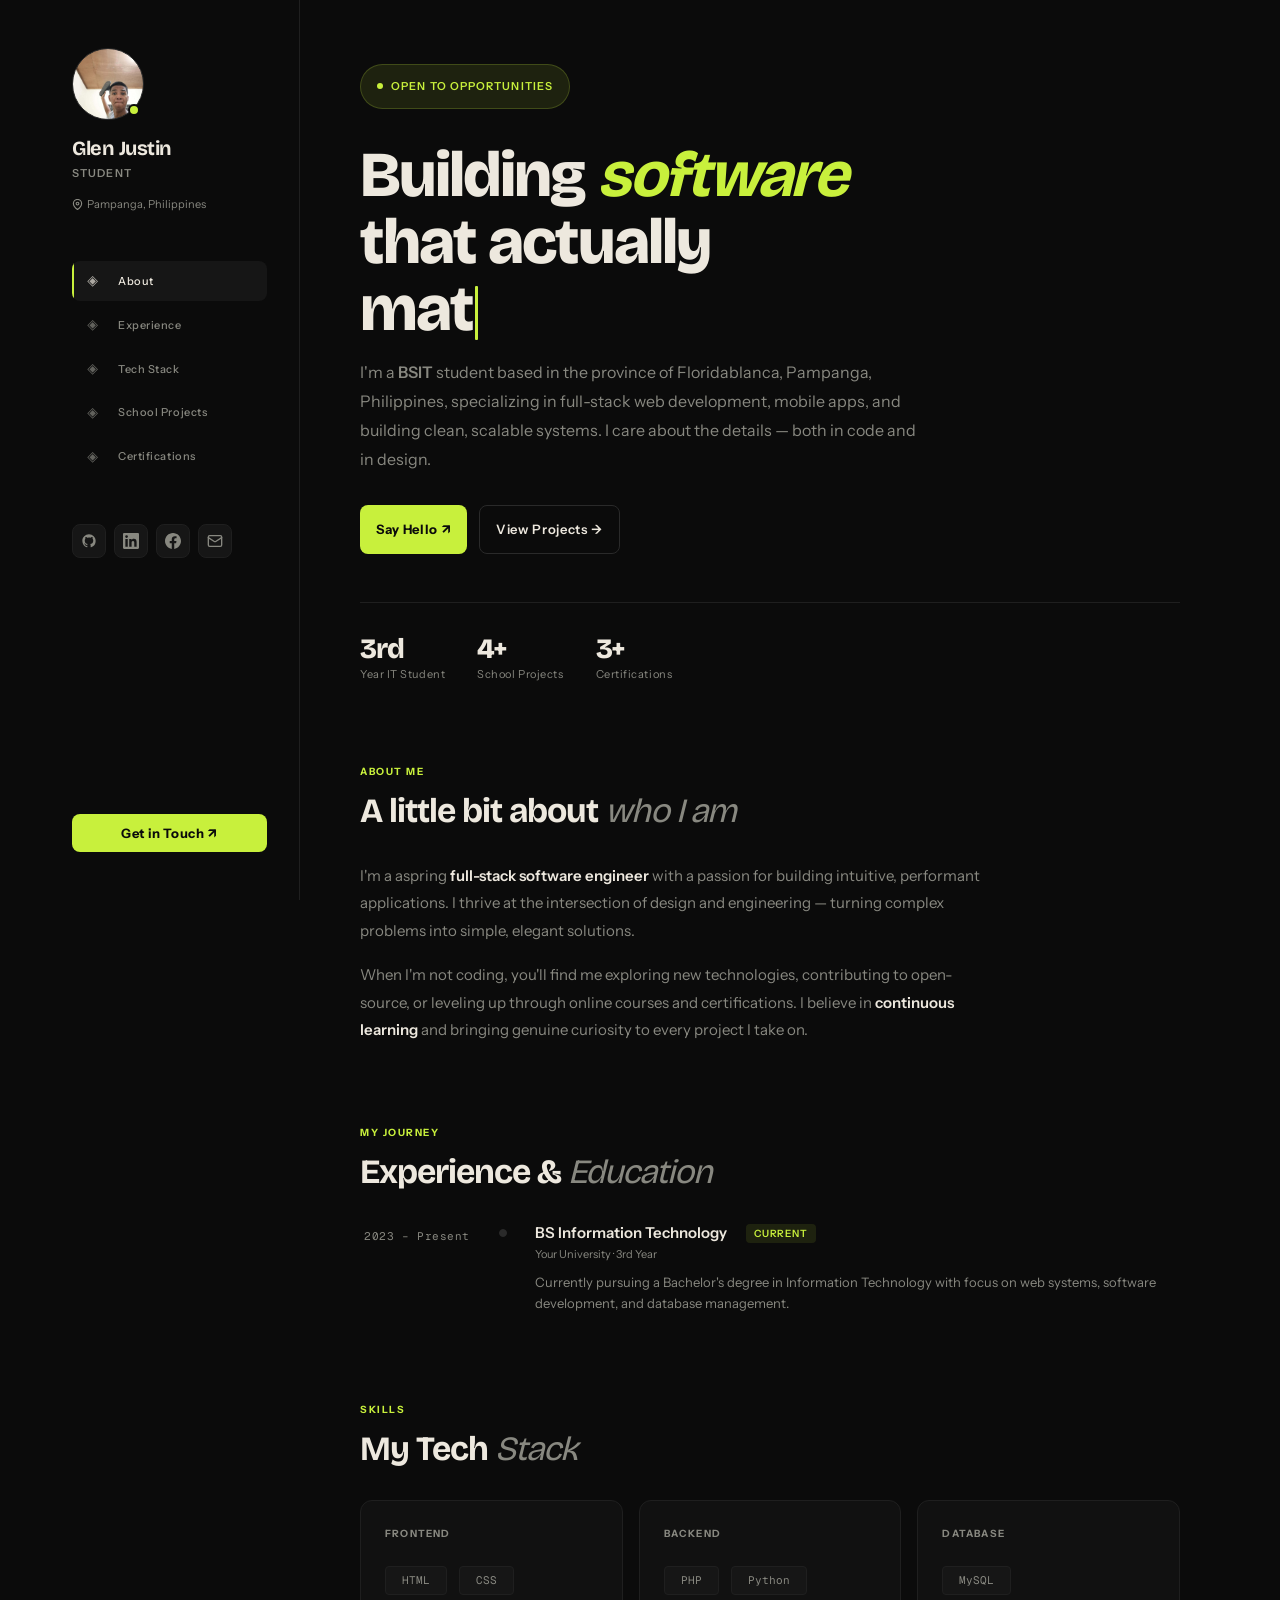
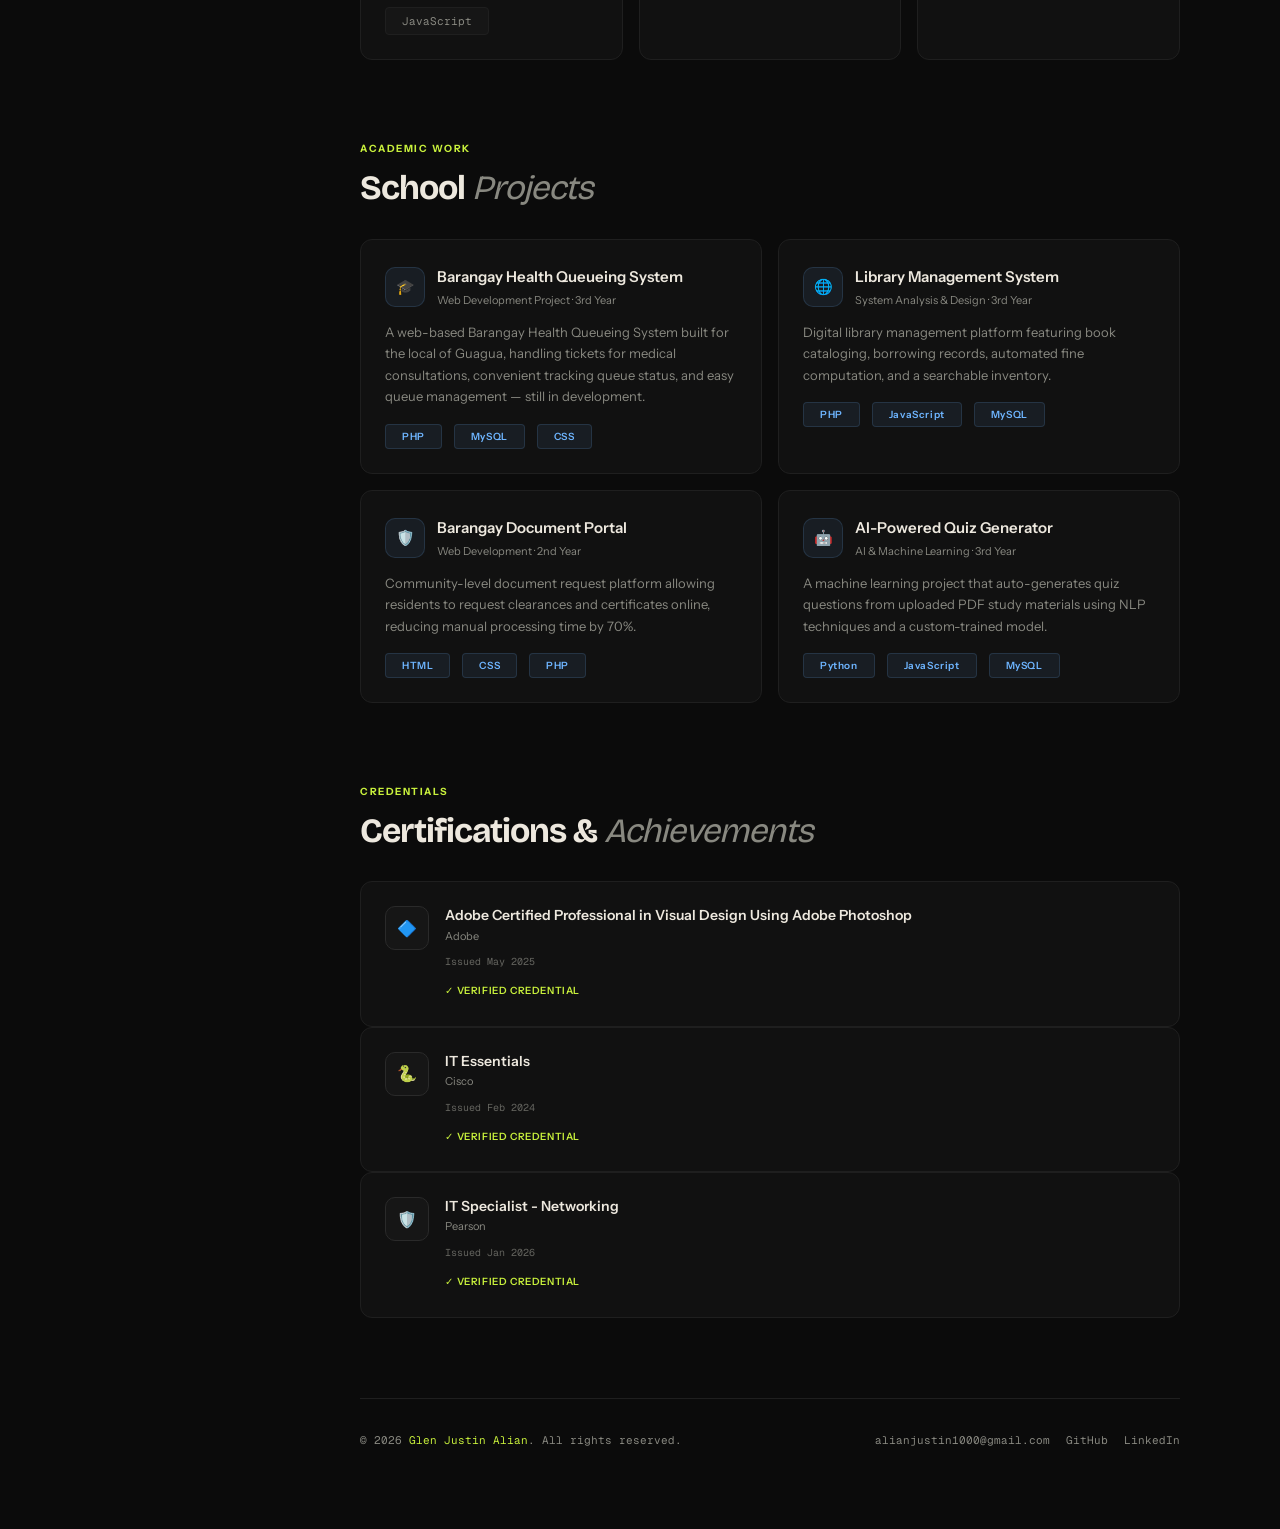
==== PORTFOLIO/index.html @ a7c6c4b8 "Add files via upload" ====
<!DOCTYPE html>
<html lang="en">

<head>
  <meta charset="UTF-8" />
  <meta name="viewport" content="width=device-width, initial-scale=1.0" />
  <title>Glen Justin — Software Engineer</title>
  <!-- Main Stylesheet -->
  <link rel="stylesheet" href="./css/style.css" />
</head>

<body>
  <div class="layout">

    <!-- ====== SIDEBAR ====== -->
    <aside>
      <div class="sidebar-identity">
        <div class="avatar-wrap">
          <div class="avatar"></div>
          <div class="avatar-pulse"></div>
        </div>
        <div style="margin-top: 16px;">
          <div class="sidebar-name">Glen Justin</div>
          <div class="sidebar-role">Student</div>
          <div class="sidebar-location">
            <svg width="11" height="11" viewBox="0 0 24 24" fill="none" stroke="currentColor" stroke-width="2.5" stroke-linecap="round" stroke-linejoin="round">
              <path d="M21 10c0 7-9 13-9 13s-9-6-9-13a9 9 0 0 1 18 0z" />
              <circle cx="12" cy="10" r="3" />
            </svg>
            Pampanga, Philippines
          </div>
        </div>
      </div>

      <nav>
        <a href="#about" class="active">
          <span class="nav-icon">◈</span> About
        </a>
        <a href="#experience">
          <span class="nav-icon">◈</span> Experience
        </a>
        <a href="#stack">
          <span class="nav-icon">◈</span> Tech Stack
        </a>
        <a href="#school-projects">
          <span class="nav-icon">◈</span> School Projects
        </a>
        <a href="#certifications">
          <span class="nav-icon">◈</span> Certifications
        </a>

      </nav>

      <div class="sidebar-social">
        <!-- GitHub -->
        <a href="https://github.com" class="social-link" title="GitHub" target="_blank">
          <svg width="16" height="16" viewBox="0 0 24 24" fill="currentColor">
            <path d="M12 2C6.477 2 2 6.477 2 12c0 4.418 2.865 8.166 6.839 9.489.5.09.682-.218.682-.484 0-.236-.009-.866-.014-1.699-2.782.603-3.369-1.342-3.369-1.342-.454-1.155-1.11-1.462-1.11-1.462-.908-.62.069-.608.069-.608 1.003.07 1.531 1.03 1.531 1.03.892 1.529 2.341 1.087 2.91.831.091-.646.349-1.086.635-1.336-2.22-.253-4.555-1.11-4.555-4.943 0-1.091.39-1.984 1.029-2.683-.103-.253-.446-1.27.098-2.647 0 0 .84-.269 2.75 1.025A9.578 9.578 0 0 1 12 6.836c.85.004 1.705.114 2.504.336 1.909-1.294 2.747-1.025 2.747-1.025.546 1.377.202 2.394.1 2.647.64.699 1.028 1.592 1.028 2.683 0 3.842-2.339 4.687-4.566 4.935.359.309.678.919.678 1.852 0 1.336-.012 2.415-.012 2.741 0 .269.18.579.688.481A10.019 10.019 0 0 0 22 12c0-5.523-4.477-10-10-10z" />
          </svg>
        </a>

        <!-- LinkedIn -->
        <a href="https://linkedin.com/in/justin-alian-25a67828b" class="social-link" title="LinkedIn" target="_blank">
        <svg width="16" height="16" viewBox="0 0 24 24" fill="currentColor">
            <path d="M20.447 20.452h-3.554v-5.569c0-1.328-.027-3.037-1.852-3.037-1.853 0-2.136 1.445-2.136 2.939v5.667H9.351V9h3.414v1.561h.046c.477-.9 1.637-1.85 3.37-1.85 3.601 0 4.267 2.37 4.267 5.455v6.286zM5.337 7.433a2.062 2.062 0 0 1-2.063-2.065 2.064 2.064 0 1 1 2.063 2.065zm1.782 13.019H3.555V9h3.564v11.452zM22.225 0H1.771C.792 0 0 .774 0 1.729v20.542C0 23.227.792 24 1.771 24h20.451C23.2 24 24 23.227 24 22.271V1.729C24 .774 23.2 0 22.222 0h.003z" />
        </svg>
        </a>

        <!-- Facebook -->
        <a href="https://www.facebook.com/Gnagmsmysymsyssusk6w6q6l84p7l7" class="social-link" title="Facebook" target="_blank">
          <svg width="16" height="16" viewBox="0 0 24 24" fill="currentColor">
            <path d="M24 12.073c0-6.627-5.373-12-12-12s-12 5.373-12 12c0 5.99 4.388 10.954 10.125 11.854v-8.385H7.078v-3.47h3.047V9.43c0-3.007 1.792-4.669 4.533-4.669 1.312 0 2.686.235 2.686.235v2.953H15.83c-1.491 0-1.956.925-1.956 1.874v2.25h3.328l-.532 3.47h-2.796v8.385C19.612 23.027 24 18.062 24 12.073z" />
          </svg>
        </a>

        <!-- Email -->
        <a href="mailto:alianjustin1000@gmail.com" class="social-link" title="Email">
          <svg width="16" height="16" viewBox="0 0 24 24" fill="none" stroke="currentColor" stroke-width="2" stroke-linecap="round" stroke-linejoin="round">
            <rect x="2" y="4" width="20" height="16" rx="2" />
            <path d="m22 7-8.97 5.7a1.94 1.94 0 0 1-2.06 0L2 7" />
          </svg>
        </a>
      </div>

      <a href="mailto:alianjustin1000@gmail.com" class="contact-btn">Get in Touch ↗</a>
    </aside>

    <!-- ====== MAIN CONTENT ====== -->
    <main>

      <!-- ===== HERO SECTION ===== -->
      <section id="about">
        <div class="hero-badge">
          <span></span> Open to Opportunities
        </div>

        <h1 class="hero-title fade-up fade-up-1">
          Building <span class="highlight">software</span><br />
          that actually<br />
          <span id="typed-text">matters.</span><span class="cursor"></span>
        </h1>

        <p class="hero-desc fade-up fade-up-2">
          I'm a <strong>BSIT</strong> student based in the province of Floridablanca, Pampanga, Philippines,
          specializing in full-stack web development, mobile apps, and building
          clean, scalable systems. I care about the details — both in code and in design.
        </p>

        <div class="hero-actions fade-up fade-up-3">
          <a href="mailto:alianjustin1000@gmail.com" class="btn-primary">Say Hello ↗</a>
          <a href="#school-projects" class="btn-secondary">View Projects →</a>
        </div>

        <div class="hero-stats fade-up fade-up-4">
          <div class="stat">
            <span class="stat-num">3rd</span>
            <span class="stat-label">Year IT Student</span>
          </div>
          <div class="stat">
            <span class="stat-num">4+</span>
            <span class="stat-label">School Projects</span>
          </div>
          <div class="stat">
            <span class="stat-num">3+</span>
            <span class="stat-label">Certifications</span>
          </div>
        </div>
      </section>

      <!-- ===== ABOUT SECTION ===== -->
      <section>
        <div class="section-label">About Me</div>
        <h2 class="section-title">A little bit about <em>who I am</em></h2>

        <p class="about-text">
          I'm a aspring <strong>full-stack software engineer</strong> with a passion for building
          intuitive, performant applications. I thrive at the intersection of design and
          engineering — turning complex problems into simple, elegant solutions.
        </p>
        <p class="about-text">
          When I'm not coding, you'll find me exploring new technologies, contributing to
          open-source, or leveling up through online courses and certifications. I believe
          in <strong>continuous learning</strong> and bringing genuine curiosity to every
          project I take on.
        </p>
      </section>

      <!-- ===== EXPERIENCE SECTION ===== -->
      <section id="experience">
        <div class="section-label">My Journey</div>
        <h2 class="section-title">Experience & <em>Education</em></h2>

        <div class="timeline">
          <div class="timeline-item">
            <div class="tl-year">2023 – Present</div>
            <div class="tl-line">
              <div class="tl-dot"></div>
              <div class="tl-connector"></div>
            </div>
            <div class="tl-content">
              <div class="tl-title">BS Information Technology <span class="tl-tag work">Current</span></div>
              <div class="tl-org">Your University · 3rd Year</div>
              <div class="tl-desc">Currently pursuing a Bachelor's degree in Information Technology with focus on web systems, software development, and database management.</div>
            </div>
          </div>


      </section>

      <!-- ===== TECH STACK SECTION ===== -->
      <section id="stack">
        <div class="section-label">Skills</div>
        <h2 class="section-title">My Tech <em>Stack</em></h2>

        <div class="stack-grid">
          <div class="stack-card">
            <div class="stack-card-label">Frontend</div>
            <div class="tag-list">
              <span class="tech-tag">HTML</span>
              <span class="tech-tag">CSS</span>
              <span class="tech-tag">JavaScript</span>
            </div>
          </div>
          <div class="stack-card">
            <div class="stack-card-label">Backend</div>
            <div class="tag-list">
              <span class="tech-tag">PHP</span>
              <span class="tech-tag">Python</span>
            </div>
          </div>
          <div class="stack-card">
            <div class="stack-card-label">Database</div>
            <div class="tag-list">
              <span class="tech-tag">MySQL</span>
            </div>
          </div>
        </div>
      </section>

      <!-- ===== SCHOOL PROJECTS SECTION ===== -->
      <section id="school-projects">
        <div class="section-label">Academic Work</div>
        <h2 class="section-title">School <em>Projects</em></h2>

        <div class="school-grid">
          <div class="school-card">
            <div class="school-card-head">
              <div class="school-icon">🎓</div>
              <div>
                <div class="school-name">Barangay Health Queueing System</div>
                <div class="school-course">Web Development Project · 3rd Year</div>
              </div>
            </div>
            <div class="school-desc">A web-based Barangay Health Queueing System built for the local of Guagua, handling tickets for medical consultations, convenient tracking queue status, and easy queue management — still in development.</div>
            <div class="project-tags">
              <span class="school-tag">PHP</span>
              <span class="school-tag">MySQL</span>
              <span class="school-tag">CSS</span>
            </div>
          </div>

          <div class="school-card">
            <div class="school-card-head">
              <div class="school-icon">🌐</div>
              <div>
                <div class="school-name">Library Management System</div>
                <div class="school-course">System Analysis & Design · 3rd Year</div>
              </div>
            </div>
            <div class="school-desc">Digital library management platform featuring book cataloging, borrowing records, automated fine computation, and a searchable inventory.</div>
            <div class="project-tags">
              <span class="school-tag">PHP</span>
              <span class="school-tag">JavaScript</span>
              <span class="school-tag">MySQL</span>
            </div>
          </div>

          <div class="school-card">
            <div class="school-card-head">
              <div class="school-icon">🛡️</div>
              <div>
                <div class="school-name">Barangay Document Portal</div>
                <div class="school-course">Web Development · 2nd Year</div>
              </div>
            </div>
            <div class="school-desc">Community-level document request platform allowing residents to request clearances and certificates online, reducing manual processing time by 70%.</div>
            <div class="project-tags">
              <span class="school-tag">HTML</span>
              <span class="school-tag">CSS</span>
              <span class="school-tag">PHP</span>
            </div>
          </div>

          <div class="school-card">
            <div class="school-card-head">
              <div class="school-icon">🤖</div>
              <div>
                <div class="school-name">AI-Powered Quiz Generator</div>
                <div class="school-course">AI & Machine Learning · 3rd Year</div>
              </div>
            </div>
            <div class="school-desc">A machine learning project that auto-generates quiz questions from uploaded PDF study materials using NLP techniques and a custom-trained model.</div>
            <div class="project-tags">
              <span class="school-tag">Python</span>
              <span class="school-tag">JavaScript</span>
              <span class="school-tag">MySQL</span>
            </div>
          </div>
        </div>
      </section>

      <!-- ===== CERTIFICATIONS SECTION ===== -->
      <section id="certifications">
        <div class="section-label">Credentials</div>
        <h2 class="section-title">Certifications & <em>Achievements</em></h2>


          <a href="#" class="cert-card" target="_blank">
            <div class="cert-badge">🔷</div>
            <div class="cert-info">
              <div class="cert-name">Adobe Certified Professional in Visual Design Using Adobe Photoshop</div>
              <div class="cert-issuer">Adobe</div>
              <div class="cert-date">Issued May 2025</div>
              <div class="cert-verify">✓ Verified Credential</div>
            </div>
          </a>

          <a href="#" class="cert-card" target="_blank">
            <div class="cert-badge">🐍</div>
            <div class="cert-info">
              <div class="cert-name">IT Essentials</div>
              <div class="cert-issuer">Cisco</div>
              <div class="cert-date">Issued Feb 2024</div>
              <div class="cert-verify">✓ Verified Credential</div>
            </div>
          </a>


          <a href="#" class="cert-card" target="_blank">
            <div class="cert-badge">🛡️</div>
            <div class="cert-info">
              <div class="cert-name">IT Specialist - Networking</div>
              <div class="cert-issuer">Pearson</div>
              <div class="cert-date">Issued Jan 2026</div>
              <div class="cert-verify">✓ Verified Credential</div>
            </div>
          </a>
      </section>

      

      <!-- ===== FOOTER ===== -->
      <footer>
        <div class="footer-copy">© 2026 <span>Glen Justin Alian</span>. All rights reserved.</div>
        <div class="footer-copy" style="display: flex; gap: 16px;">
          <a href="mailto:glenjustinalian@gmail.com">alianjustin1000@gmail.com</a>
          <a href="https://github.com" target="_blank">GitHub</a>
          <a href="https://linkedin.com" target="_blank">LinkedIn</a>
        </div>
      </footer>

    </main>
  </div>

  <!-- Scripts -->
  <script src="./js/app.js"></script>
  <script src="./js/typed-hero.js"></script>
  <script src="./js/active-nav.js"></script>
</body>

</html>
---- PORTFOLIO/css/style.css ----
/* ============================================================
   MAIN STYLESHEET
   Imports all CSS modules
   ============================================================ */

/* Theme & Variables */
@import url('./_variables.css');

/* Reset & Base */
@import url('./_reset.css');
@import url('./_typography.css');

/* Layout */
@import url('./layout/_grid.css');
@import url('./layout/_sidebar.css');
@import url('./layout/_main.css');

/* Components */
@import url('./components/_buttons.css');
@import url('./components/_cards.css');
@import url('./components/_tags.css');
@import url('./components/_nav.css');

/* Sections */
@import url('./sections/_hero.css');
@import url('./sections/_about.css');
@import url('./sections/_experience.css');
@import url('./sections/_tech-stack.css');
@import url('./sections/_projects.css');
@import url('./sections/_certifications.css');
@import url('./sections/_recommendations.css');

/* Additional */
@import url('./_animations.css');
@import url('./_footer.css');
@import url('./_responsive.css');

/* Google Fonts */
@import url('https://fonts.googleapis.com/css2?family=Bricolage+Grotesque:opsz,wght@12..96,400;12..96,500;12..96,600;12..96,700;12..96,800&family=Instrument+Sans:ital,wght@0,400;0,500;0,600;0,700;1,400&family=Geist+Mono:wght@400;500&display=swap');
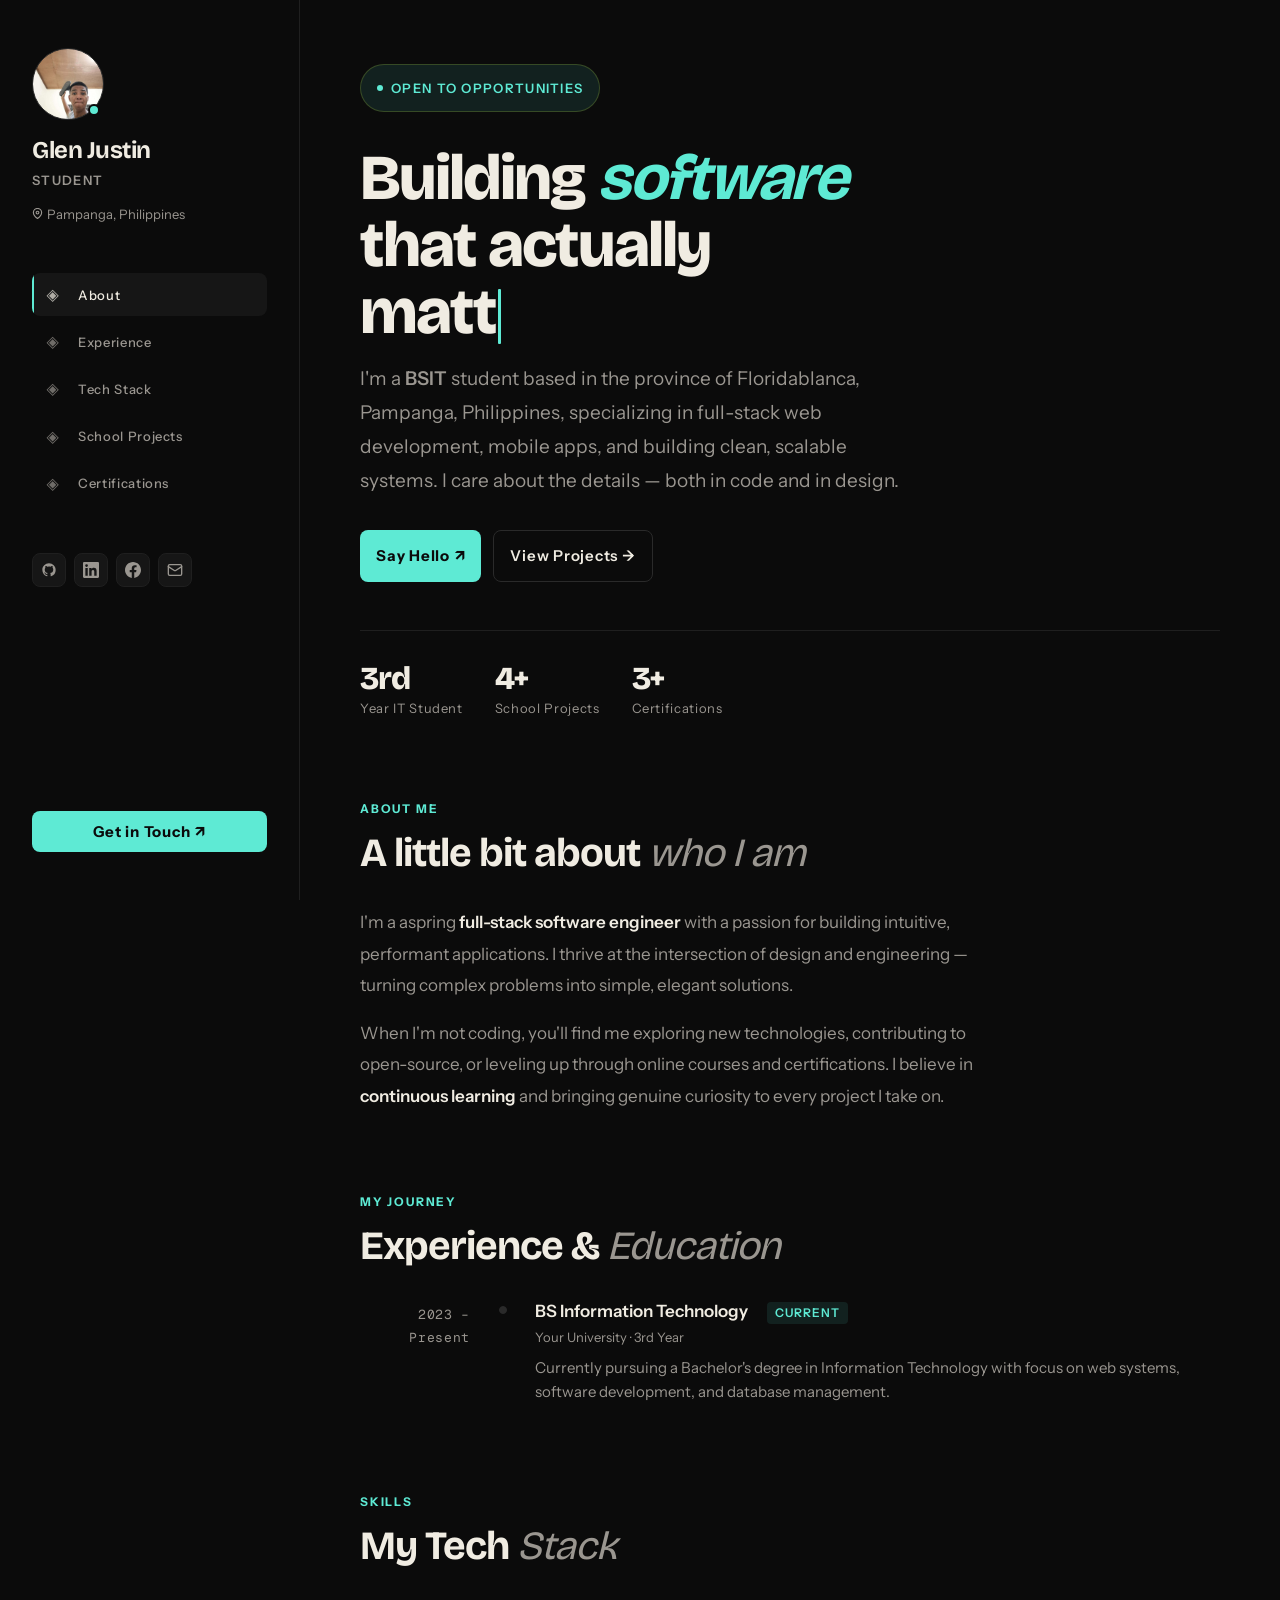
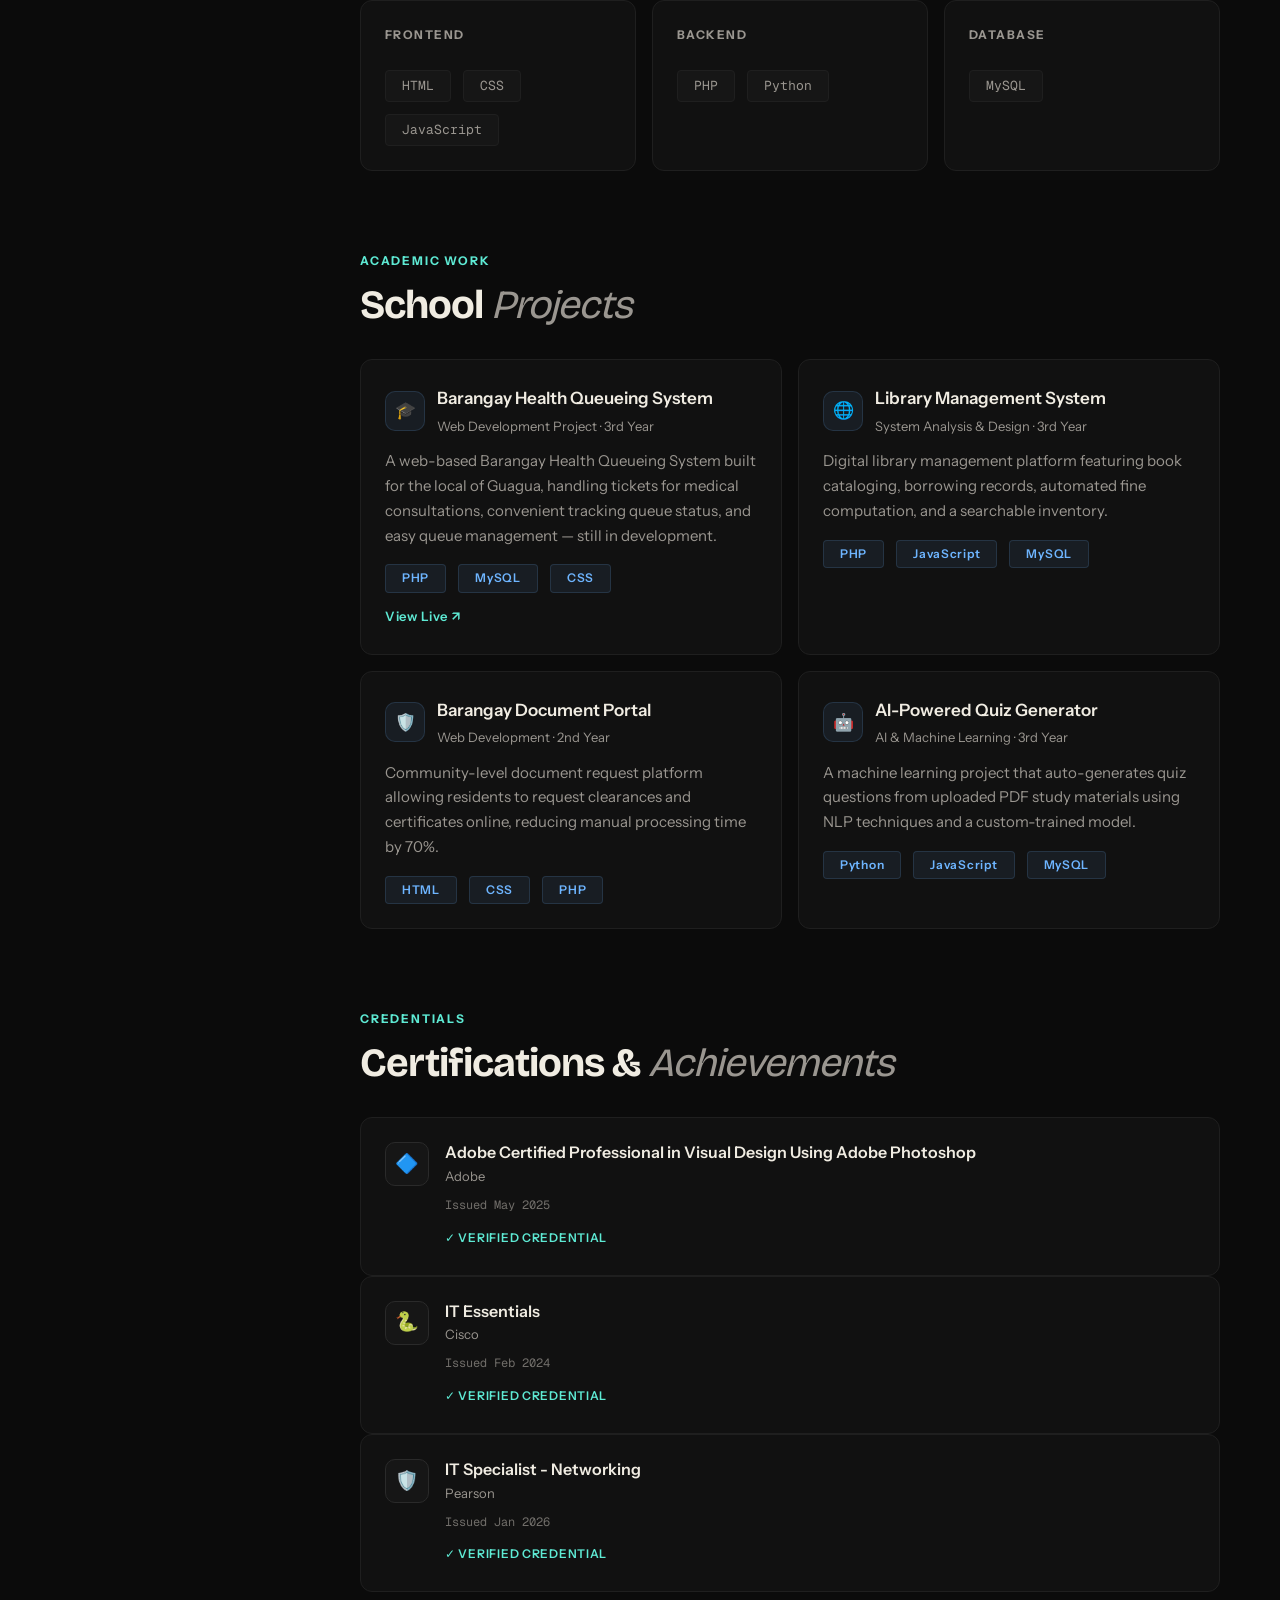
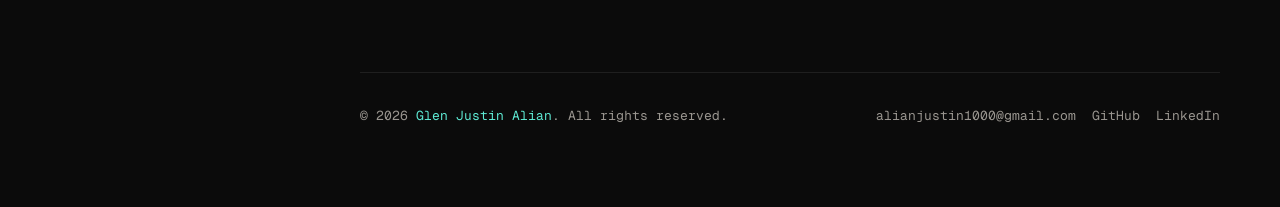
==== commit 83142a9a: "phase2" ====
--- a/PORTFOLIO/index.html
+++ b/PORTFOLIO/index.html
@@ -217,6 +217,9 @@
               <span class="school-tag">MySQL</span>
               <span class="school-tag">CSS</span>
             </div>
+            <a href="YOUR_HOSTED_LINK_HERE" class="project-live-link" target="_blank" rel="noopener noreferrer">
+              View Live ↗
+            </a>
           </div>
 
           <div class="school-card">
